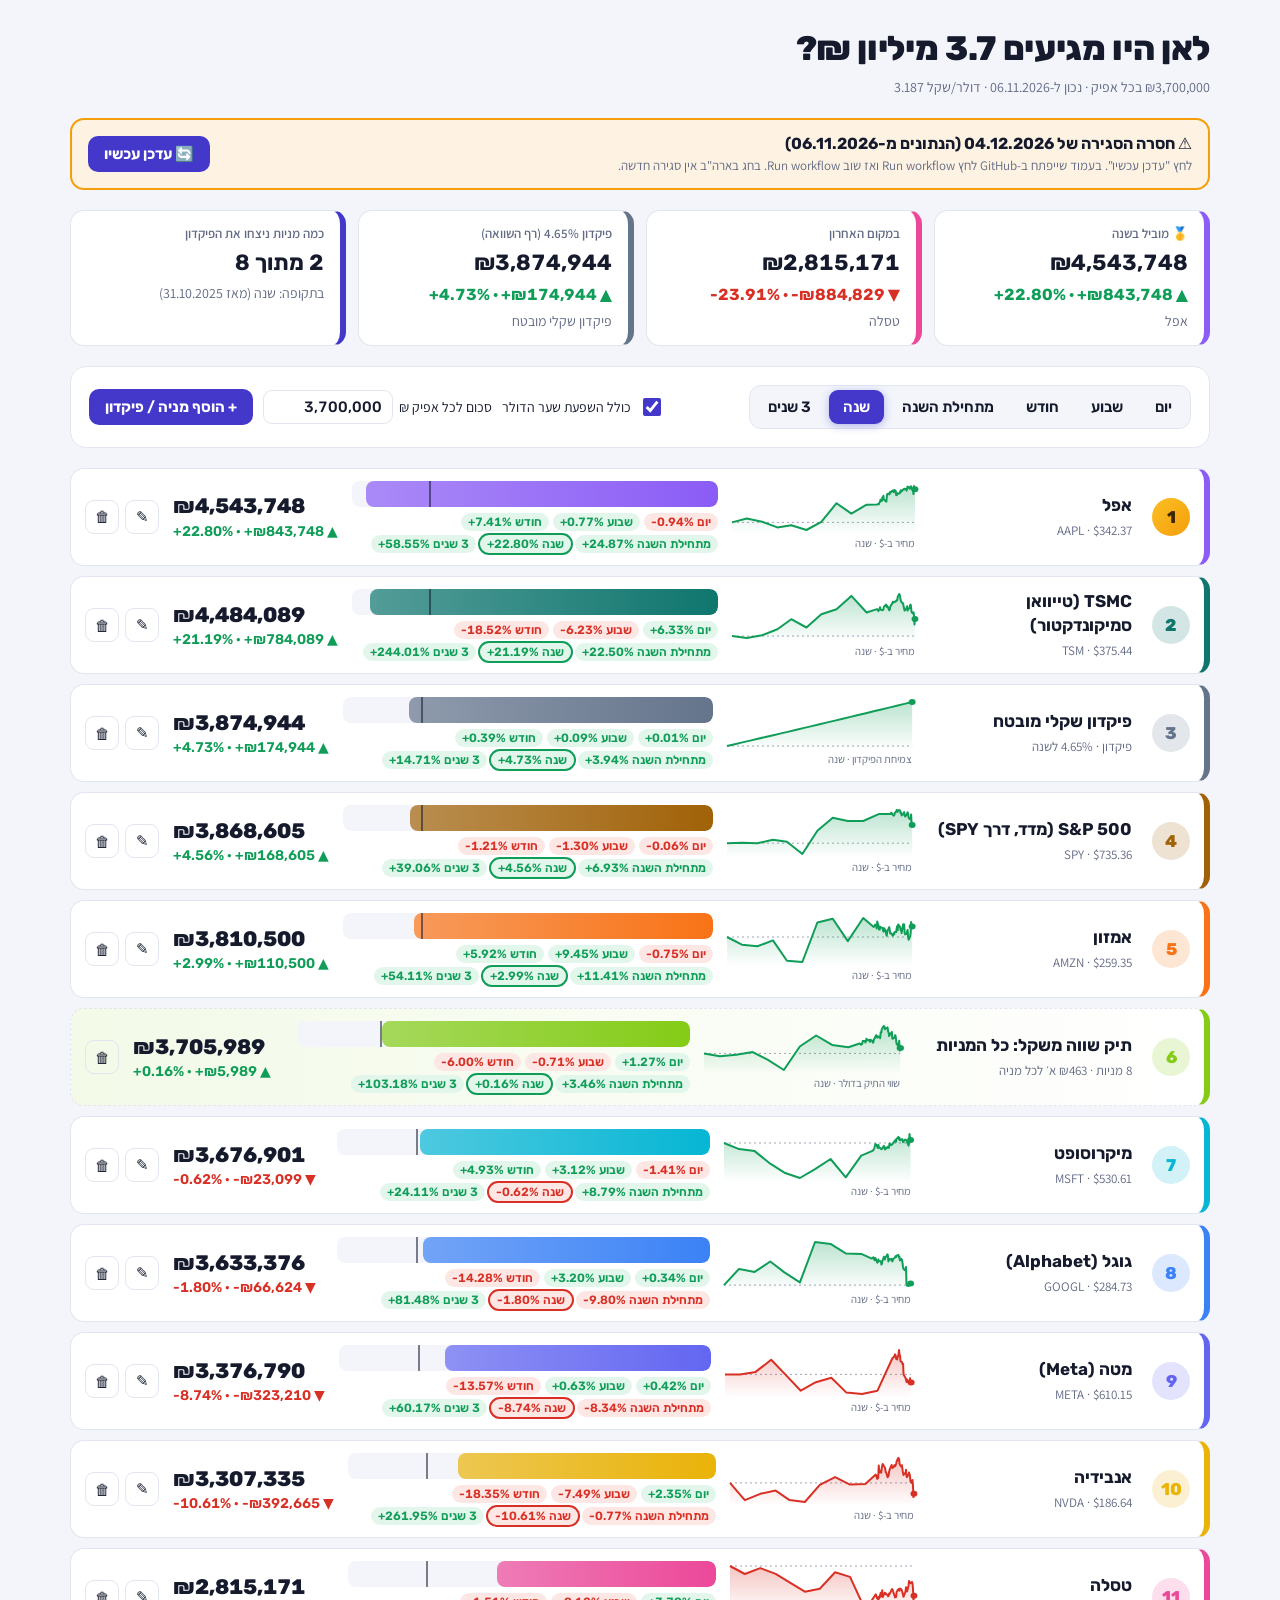
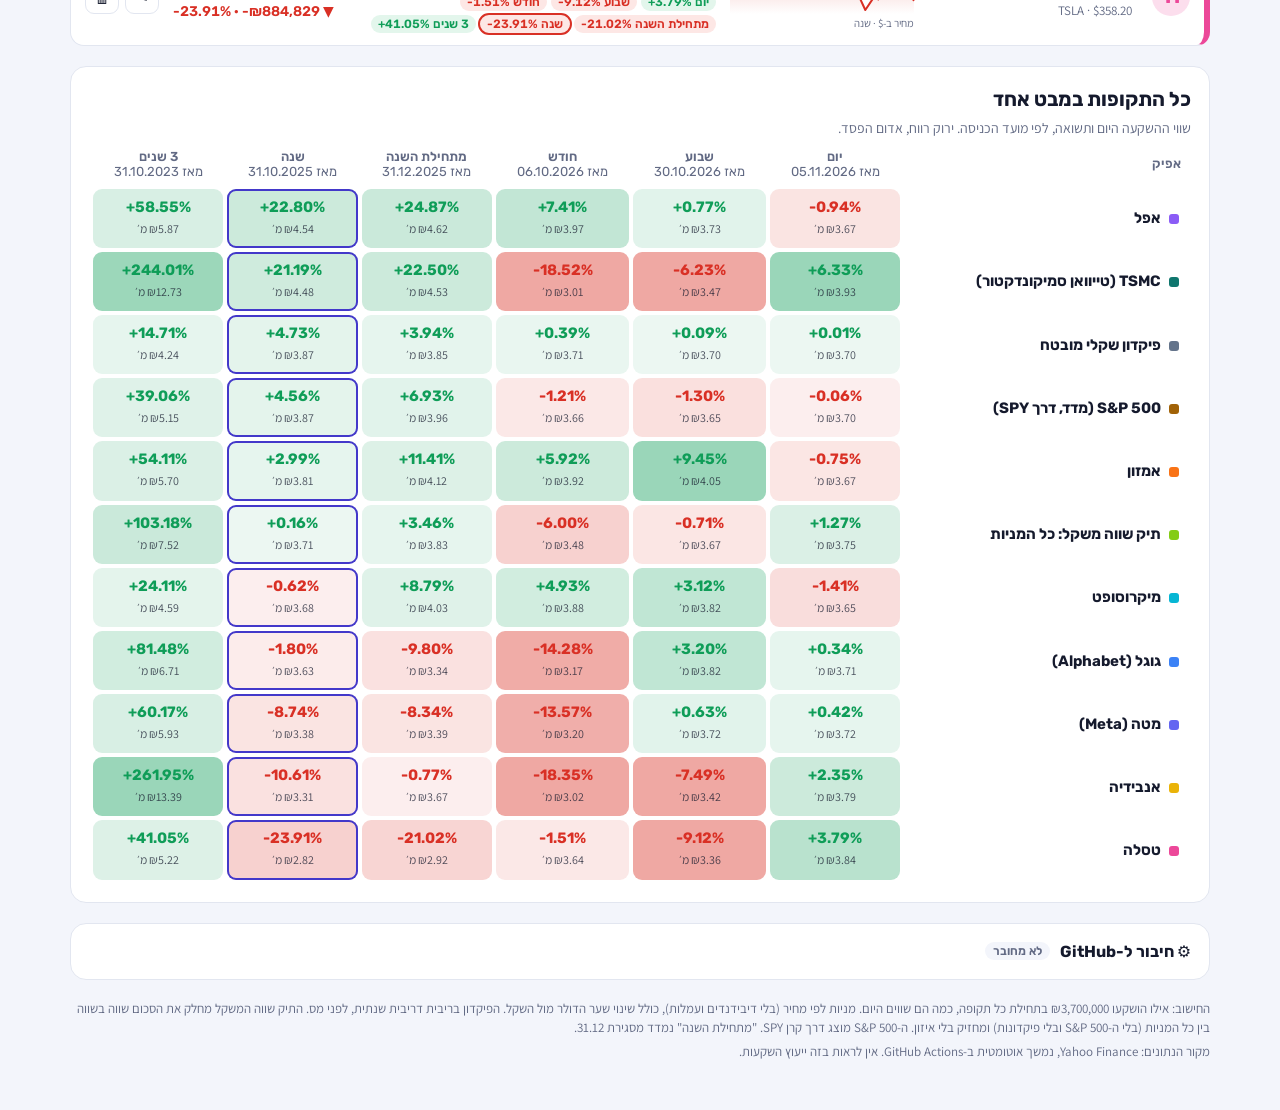
==== index.html @ 6119635a "דשבורד השוואת השקעה עם עדכון מחירים אוטומטי Co-Authored-By: Claude Opus 5.5 <noreply@anthropic.com> " ====
<!DOCTYPE html>
<html lang="he" dir="rtl">
<head>
<meta charset="utf-8">
<meta name="viewport" content="width=device-width, initial-scale=1">
<meta name="theme-color" content="#4338ca">
<title>השוואת השקעה 3.7 מיליון ₪</title>
<link rel="icon" href="data:image/svg+xml,%3Csvg xmlns='http://www.w3.org/2000/svg' viewBox='0 0 64 64'%3E%3Crect width='64' height='64' rx='14' fill='%234338ca'/%3E%3Cpath d='M12 44l12-12 9 8 19-20' stroke='%23fff' stroke-width='6' fill='none' stroke-linecap='round' stroke-linejoin='round'/%3E%3C/svg%3E">
<link rel="preconnect" href="https://fonts.googleapis.com">
<link rel="preconnect" href="https://fonts.gstatic.com" crossorigin>
<link href="https://fonts.googleapis.com/css2?family=Rubik:wght@400;500;600;700;800&family=Assistant:wght@400;600;700&display=swap" rel="stylesheet">
<link rel="stylesheet" href="style.css">
</head>
<body>
<div id="app"></div>
<script src="app.js"></script>
</body>
</html>
---- style.css ----
/* Layout: summary strip → controls → live leaderboard (bars) → all-periods heatmap → sources */
:root{
  --bg:#f3f5fb; --panel:#ffffff; --ink:#151a2d; --muted:#626a84; --line:#e2e6f0;
  --accent:#4338ca; --up:#0f9d58; --up-bg:#e3f6ec; --down:#d93025; --down-bg:#fde7e5;
  --display:"Rubik", "Assistant", system-ui, sans-serif; --body:"Assistant", "Rubik", system-ui, sans-serif;
  color-scheme: light;
}
@media (prefers-color-scheme: dark){
  :root:not([data-theme="light"]){
    --bg:#0e1222; --panel:#171c31; --ink:#eef0fa; --muted:#9aa2c0; --line:#2a3150;
    --accent:#8b93ff; --up:#34d399; --up-bg:rgba(52,211,153,.14); --down:#ff6b6b; --down-bg:rgba(255,107,107,.14);
    color-scheme: dark;
  }
}
:root[data-theme="dark"]{
  --bg:#0e1222; --panel:#171c31; --ink:#eef0fa; --muted:#9aa2c0; --line:#2a3150;
  --accent:#8b93ff; --up:#34d399; --up-bg:rgba(52,211,153,.14); --down:#ff6b6b; --down-bg:rgba(255,107,107,.14);
  color-scheme: dark;
}
*{box-sizing:border-box}
html,body{margin:0}
body{background:var(--bg); color:var(--ink); font-family:var(--body); font-size:16px; line-height:1.45}
.wrap{max-width:1180px; margin:0 auto; padding:24px 20px 48px; display:flex; flex-direction:column; gap:20px}
h1,h2,h3{font-family:var(--display); margin:0; text-wrap:balance}
h1{font-size:clamp(24px,3.4vw,34px); font-weight:800; letter-spacing:-.01em}
h2{font-size:20px; font-weight:700}
.sub{color:var(--muted); font-size:14px; margin-top:4px}
.num{font-variant-numeric:tabular-nums; font-family:var(--display)}
.up{color:var(--up)} .down{color:var(--down)}
.panel{background:var(--panel); border:1px solid var(--line); border-radius:16px; padding:18px}

/* header */
.top{display:flex; flex-wrap:wrap; gap:12px; align-items:flex-end; justify-content:space-between}
.save{font-size:13px; color:var(--muted); display:flex; align-items:center; gap:6px}
.save i{width:8px; height:8px; border-radius:50%; background:var(--muted); display:inline-block}
.save.ok i{background:var(--up)} .save.busy i{background:#f59e0b}

/* summary tiles */
.upd{display:flex; flex-wrap:wrap; align-items:center; justify-content:space-between; gap:10px 16px; padding:12px 16px; border-radius:14px; border:1px solid var(--line); background:var(--panel)}
.upd.ok{border-inline-start:6px solid var(--up)}
.upd.stale{border:2px solid #f59e0b; background:color-mix(in srgb,#f59e0b 12%,var(--panel))}
.upd b{font-family:var(--display); font-size:16px}
.upd .t{display:flex; flex-direction:column; gap:2px}
.upd small{color:var(--muted); font-size:13px}
.upd a.btn{text-decoration:none; display:inline-flex; align-items:center; gap:6px; white-space:nowrap}
.upd.ok a.btn{background:transparent; color:var(--ink); border:1px solid var(--line)}
.tiles{display:grid; grid-template-columns:repeat(auto-fit,minmax(210px,1fr)); gap:12px}
.tile{background:var(--panel); border:1px solid var(--line); border-radius:14px; padding:14px 16px; display:flex; flex-direction:column; gap:4px; border-inline-start:6px solid var(--c, var(--accent))}
.tile .k{font-size:13px; color:var(--muted); font-weight:600}
.tile .v{font-size:22px; font-weight:700}
.tile .s{font-size:14px; color:var(--muted)}
.tile .pl{font-size:16px; font-weight:700}

/* controls */
.controls{display:flex; flex-wrap:wrap; gap:12px 20px; align-items:center; justify-content:space-between}
.seg{display:flex; flex-wrap:wrap; gap:4px; background:var(--bg); padding:4px; border-radius:12px; border:1px solid var(--line)}
.seg button{border:0; background:transparent; color:var(--ink); font:600 15px var(--display); padding:8px 14px; border-radius:9px; cursor:pointer}
.seg button[aria-pressed="true"]{background:var(--accent); color:#fff; box-shadow:0 2px 8px rgba(67,56,202,.35)}
.seg button:hover:not([aria-pressed="true"]){background:var(--panel)}
.ctrl-row{display:flex; flex-wrap:wrap; gap:10px; align-items:center}
label.sw{display:flex; align-items:center; gap:8px; font-size:14px; cursor:pointer; user-select:none}
label.sw input{width:18px; height:18px; accent-color:var(--accent)}
.amount{display:flex; align-items:center; gap:6px; font-size:14px}
.amount input{width:130px}
input,select{font:500 15px var(--body); color:var(--ink); background:var(--panel); border:1px solid var(--line); border-radius:9px; padding:7px 10px}
input:focus-visible,select:focus-visible,button:focus-visible{outline:3px solid color-mix(in srgb,var(--accent) 50%,transparent); outline-offset:2px}
.btn{border:0; border-radius:10px; padding:9px 16px; font:700 15px var(--display); cursor:pointer; background:var(--accent); color:#fff}
.btn.ghost{background:transparent; color:var(--ink); border:1px solid var(--line)}
.btn.danger{background:var(--down)}
.btn:hover{filter:brightness(1.08)}

/* leaderboard */
.board{display:flex; flex-direction:column; gap:10px}
.row{position:relative; display:grid; grid-template-columns:44px minmax(140px,1fr) minmax(120px,.9fr) minmax(160px,1.8fr) minmax(150px,auto) auto; gap:14px; align-items:center;
  background:var(--panel); border:1px solid var(--line); border-radius:14px; padding:12px 14px; border-inline-start:6px solid var(--c)}
.rank{width:38px; height:38px; border-radius:50%; display:grid; place-items:center; font:800 17px var(--display); background:color-mix(in srgb,var(--c) 18%,transparent); color:var(--c)}
.row.port{background:linear-gradient(90deg,color-mix(in srgb,var(--c) 10%,var(--panel)),var(--panel)); border-style:dashed; border-inline-start-style:solid}
.row.first .rank{background:linear-gradient(135deg,#fbbf24,#f59e0b); color:#3b2600}
.name b{font-family:var(--display); font-size:17px; display:block}
.name small{color:var(--muted); font-size:13px}
.barwrap{position:relative; height:26px; background:var(--bg); border-radius:8px; overflow:hidden}
.bar{position:absolute; inset-block:0; inset-inline-start:0; border-radius:8px; background:linear-gradient(90deg, color-mix(in srgb,var(--c) 70%,transparent), var(--c)); transition:width .7s cubic-bezier(.2,.8,.2,1)}
.mark{position:absolute; inset-block:-3px; width:2px; background:var(--ink); opacity:.55}
.mark span{position:absolute; top:-1px; font-size:10px; color:var(--muted); white-space:nowrap; transform:translateX(50%)}
.chips{display:flex; flex-wrap:wrap; gap:4px; margin-top:6px}
.chip{font:600 12px var(--display); padding:2px 7px; border-radius:999px; font-variant-numeric:tabular-nums}
.chip.up{background:var(--up-bg)} .chip.down{background:var(--down-bg)} .chip.na{background:var(--bg); color:var(--muted)}
.chip.sel{outline:2px solid currentColor}
.spark{display:block; width:100%; height:52px; overflow:visible}
.spk{display:flex; flex-direction:column; gap:2px}
.spk small{font-size:11px; color:var(--muted)}
.val{text-align:end}
.val .big{font-size:21px; font-weight:800}
.val .pl{font-size:14px; font-weight:600}
.val .px{font-size:12px; color:var(--muted)}
.acts{display:flex; gap:6px}
.icon{border:1px solid var(--line); background:transparent; color:var(--ink); width:34px; height:34px; border-radius:9px; cursor:pointer; font-size:15px; display:grid; place-items:center}
.icon:hover{background:var(--bg)}
.icon.del:hover{color:var(--down); border-color:var(--down)}

/* heatmap */
.tblwrap{overflow-x:auto}
table{border-collapse:separate; border-spacing:4px; width:100%; min-width:720px}
th{font:600 13px var(--display); color:var(--muted); text-align:center; padding:6px}
th.l, td.l{text-align:start}
td{padding:9px 8px; border-radius:9px; text-align:center; font-variant-numeric:tabular-nums}
td.l{font:700 15px var(--display); white-space:nowrap}
td.l i{display:inline-block; width:10px; height:10px; border-radius:3px; margin-inline-end:8px; vertical-align:middle}
td .p{font:700 15px var(--display); display:block}
td .m{font-size:12px; color:var(--ink); opacity:.75}
td.colsel{box-shadow:inset 0 0 0 2px var(--accent)}

.note{font-size:13px; color:var(--muted)}
.note a{color:var(--accent)}
.foot{display:flex; flex-direction:column; gap:6px}

/* modal */
.scrim{position:fixed; inset:0; background:rgba(8,10,25,.55); display:none; align-items:center; justify-content:center; padding:16px; z-index:20}
.scrim.open{display:flex}
.modal{background:var(--panel); border-radius:18px; width:min(560px,100%); max-height:92vh; overflow:auto; padding:20px; display:flex; flex-direction:column; gap:14px; border:1px solid var(--line)}
.fgrid{display:grid; grid-template-columns:repeat(2,minmax(0,1fr)); gap:10px 12px}
.fgrid .full{grid-column:1/-1}
.f{display:flex; flex-direction:column; gap:4px; font-size:13px; color:var(--muted); font-weight:600}
.f input,.f select{width:100%}
.mrow{display:flex; gap:8px; justify-content:flex-start; flex-wrap:wrap}
.err{color:var(--down); font-size:14px; min-height:1em}
.swatches{display:flex; flex-wrap:wrap; gap:6px}
.swatches button{width:28px; height:28px; border-radius:8px; border:2px solid transparent; cursor:pointer}
.swatches button[aria-pressed="true"]{border-color:var(--ink)}

@media (max-width:820px){
  .row{grid-template-columns:40px 1fr auto; grid-template-areas:"r n a" "s s s" "b b b" "v v v"}
  .row .rank{grid-area:r} .row .name{grid-area:n} .row .acts{grid-area:a} .row .spk{grid-area:s} .row .mid{grid-area:b} .row .val{grid-area:v; text-align:start; display:flex; flex-wrap:wrap; gap:4px 12px; align-items:baseline}
  .fgrid{grid-template-columns:1fr}
}
@media (prefers-reduced-motion: reduce){ .bar{transition:none} .row{transition:none !important} }

.upd{display:flex; flex-wrap:wrap; align-items:center; justify-content:space-between; gap:10px 16px; padding:12px 16px; border-radius:14px; border:1px solid var(--line); background:var(--panel)}
.upd.ok{border-inline-start:6px solid var(--up)}
.upd.stale{border:2px solid #f59e0b; background:color-mix(in srgb,#f59e0b 12%,var(--panel))}
.upd b{font-family:var(--display); font-size:16px}
.upd .t{display:flex; flex-direction:column; gap:2px}
.upd small{color:var(--muted); font-size:13px}
.upd.ok .btn{background:transparent; color:var(--ink); border:1px solid var(--line)}
.st{font-size:14px; padding:8px 14px; border-radius:10px; background:var(--panel); border:1px solid var(--line)}
.st.ok{color:var(--up)} .st.warn{color:#b45309; border-color:#f59e0b} .st.busy{color:var(--accent)}
.gh summary{cursor:pointer; font:700 16px var(--display); display:flex; gap:10px; align-items:center}
.gh ol{margin:8px 0; padding-inline-start:20px; display:flex; flex-direction:column; gap:4px}
.gh a{color:var(--accent)}
.pill{font:600 12px var(--display); padding:2px 8px; border-radius:999px; background:var(--bg); color:var(--muted)}
.pill.ok{background:var(--up-bg); color:var(--up)}
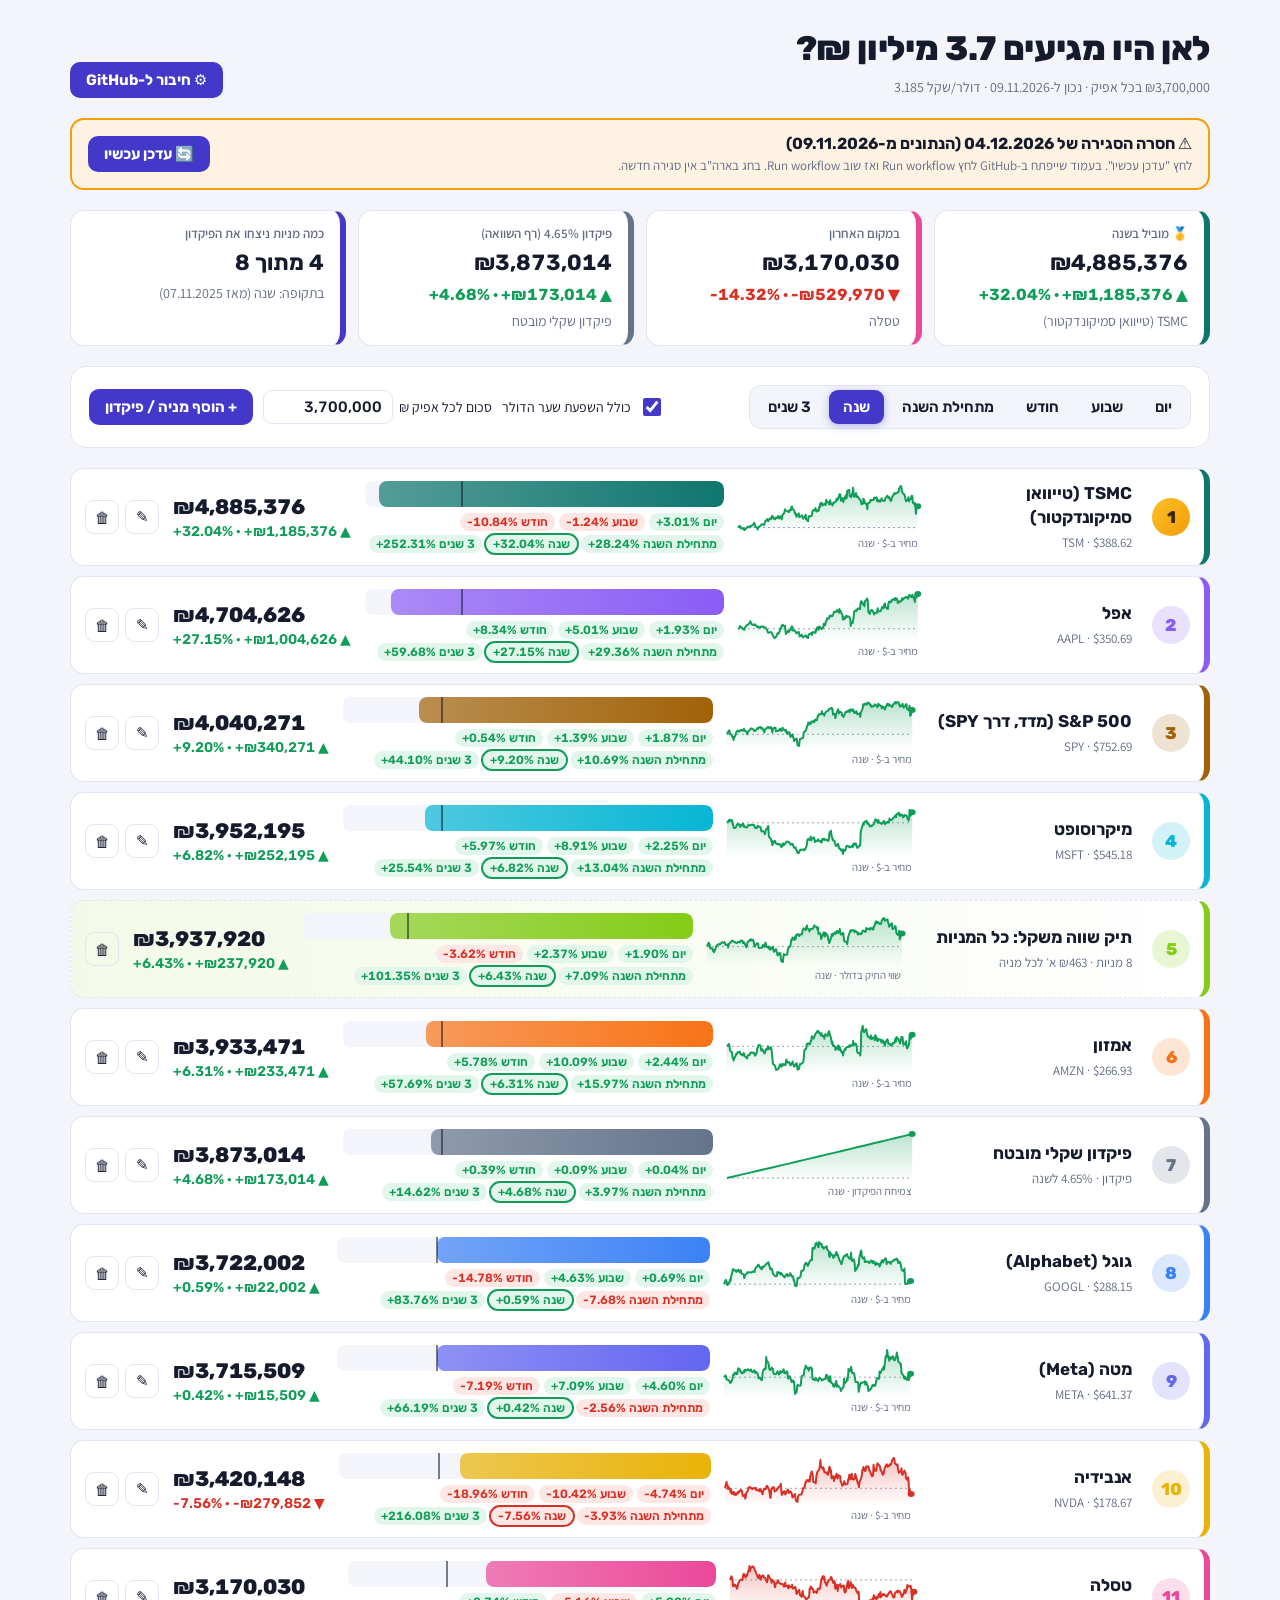
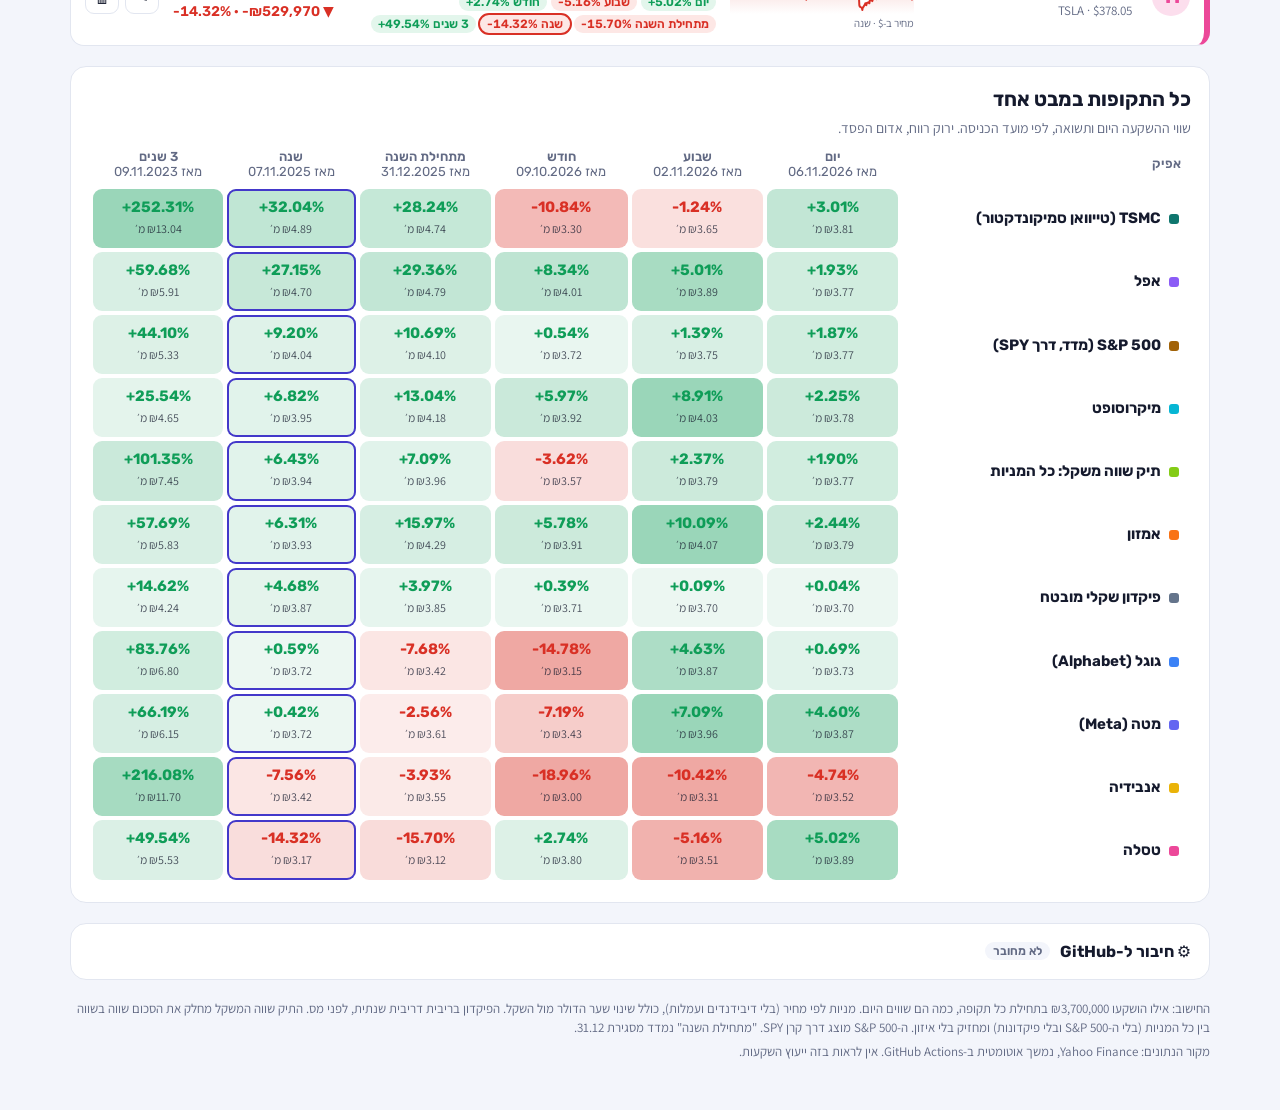
==== commit 40d4fc4c: "אייקון לאפליקציה ולמסך הבית Co-Authored-By: Claude Opus 5.5 <noreply@anthropic.com> Claude-Session: " ====
--- a/index.html
+++ b/index.html
@@ -3,9 +3,12 @@
 <head>
 <meta charset="utf-8">
 <meta name="viewport" content="width=device-width, initial-scale=1">
-<meta name="theme-color" content="#4338ca">
+<meta name="theme-color" content="#1d4ed8">
 <title>השוואת השקעה 3.7 מיליון ₪</title>
-<link rel="icon" href="data:image/svg+xml,%3Csvg xmlns='http://www.w3.org/2000/svg' viewBox='0 0 64 64'%3E%3Crect width='64' height='64' rx='14' fill='%234338ca'/%3E%3Cpath d='M12 44l12-12 9 8 19-20' stroke='%23fff' stroke-width='6' fill='none' stroke-linecap='round' stroke-linejoin='round'/%3E%3C/svg%3E">
+<link rel="icon" type="image/png" sizes="192x192" href="icons/icon-192.png">
+<link rel="apple-touch-icon" href="icons/apple-touch-icon.png">
+<link rel="manifest" href="manifest.webmanifest">
+<meta name="apple-mobile-web-app-title" content="השקעות">
 <link rel="preconnect" href="https://fonts.googleapis.com">
 <link rel="preconnect" href="https://fonts.gstatic.com" crossorigin>
 <link href="https://fonts.googleapis.com/css2?family=Rubik:wght@400;500;600;700;800&family=Assistant:wght@400;600;700&display=swap" rel="stylesheet">
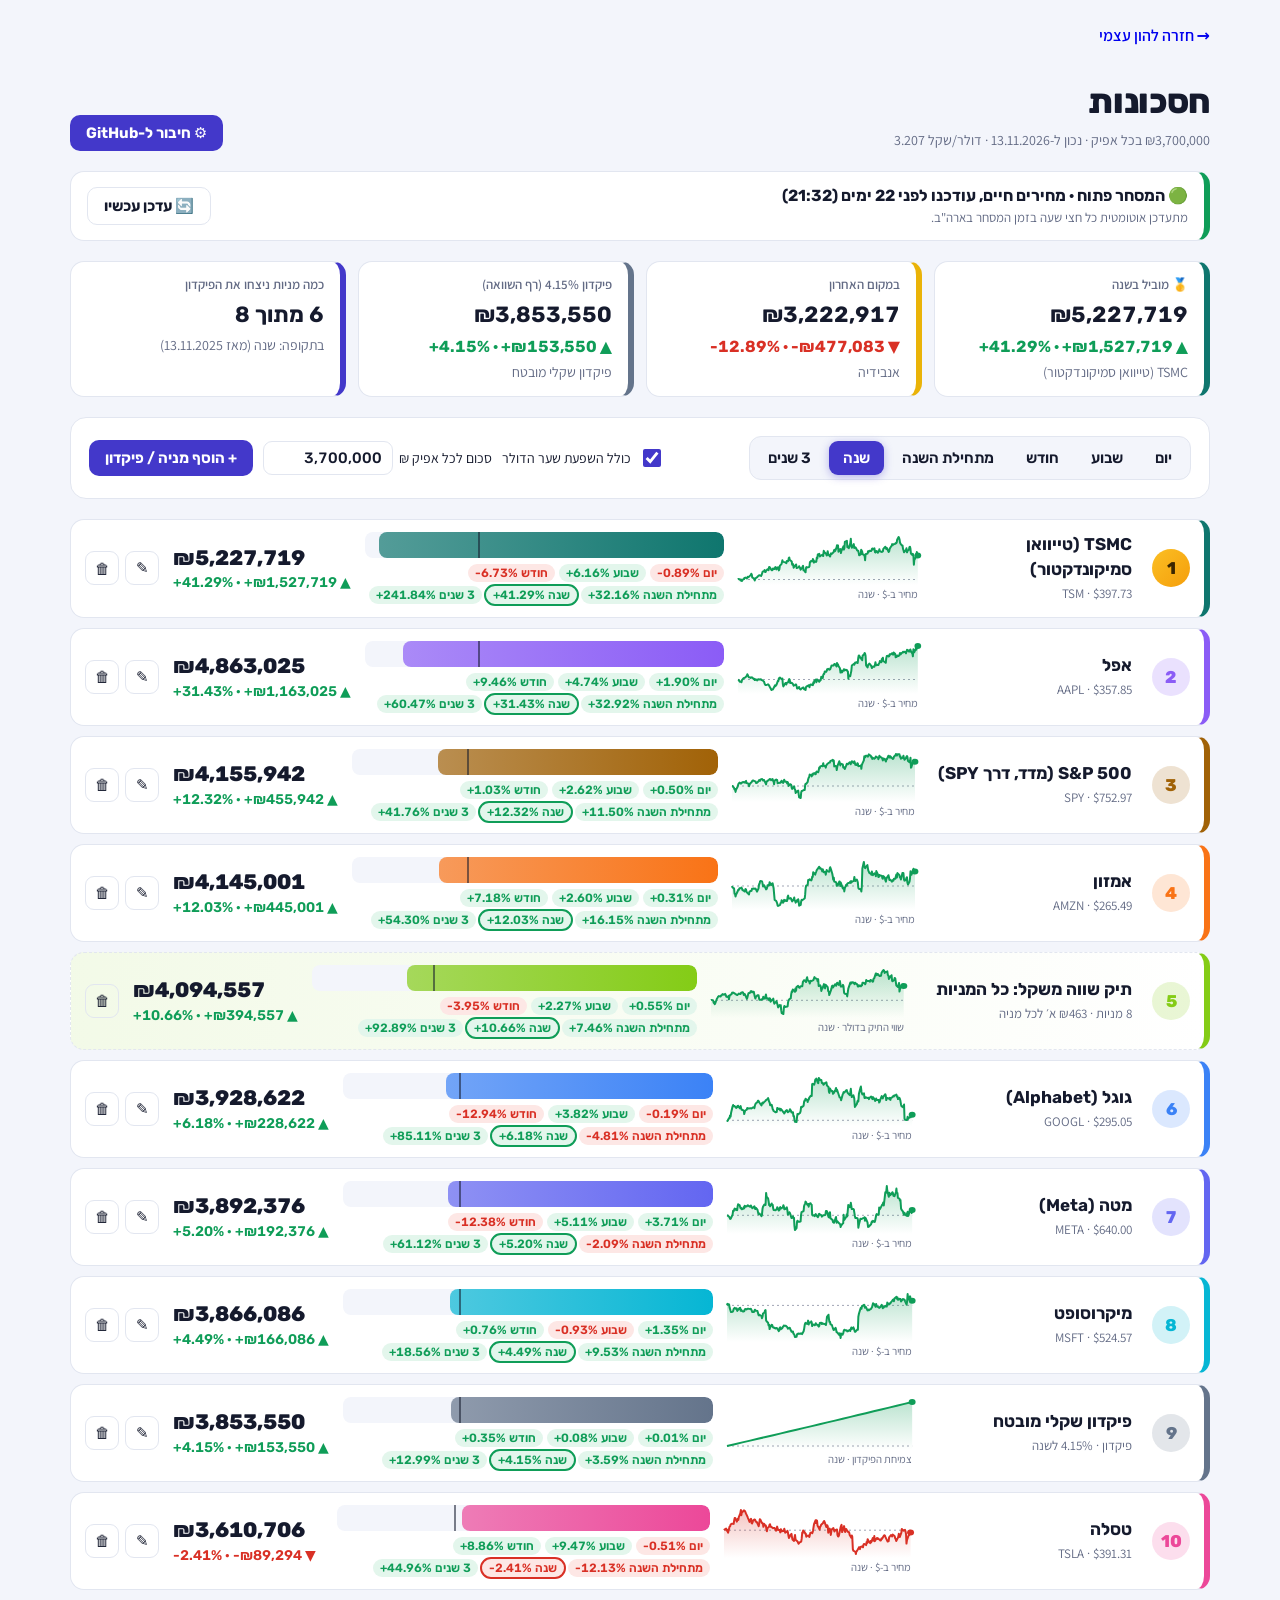
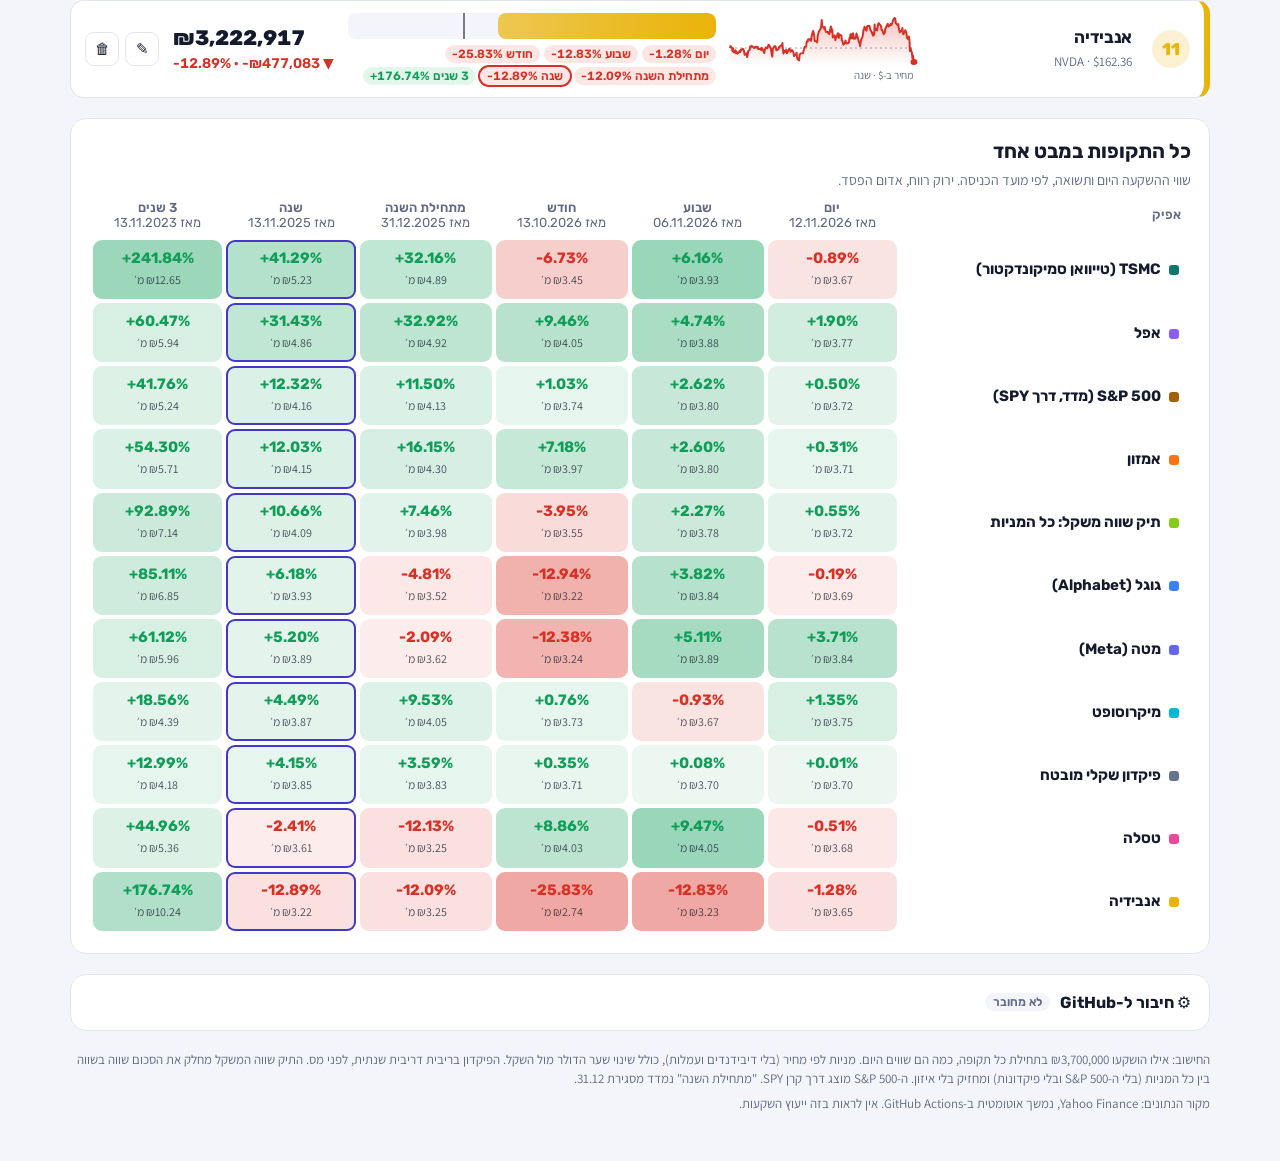
==== commit f6336c1f: "הון עצמי: מאיפה הגיע השינוי, פיקדון אמיתי 4.15% עם עבר ועתיד, תחזית חודשית מול מציאות, סנכרון לכל המ" ====
--- a/index.html
+++ b/index.html
@@ -4,7 +4,7 @@
 <meta charset="utf-8">
 <meta name="viewport" content="width=device-width, initial-scale=1">
 <meta name="theme-color" content="#1d4ed8">
-<title>השוואת השקעה 3.7 מיליון ₪</title>
+<title>חסכונות</title>
 <link rel="icon" type="image/png" sizes="192x192" href="icons/icon-192.png">
 <link rel="apple-touch-icon" href="icons/apple-touch-icon.png">
 <link rel="manifest" href="manifest.webmanifest">
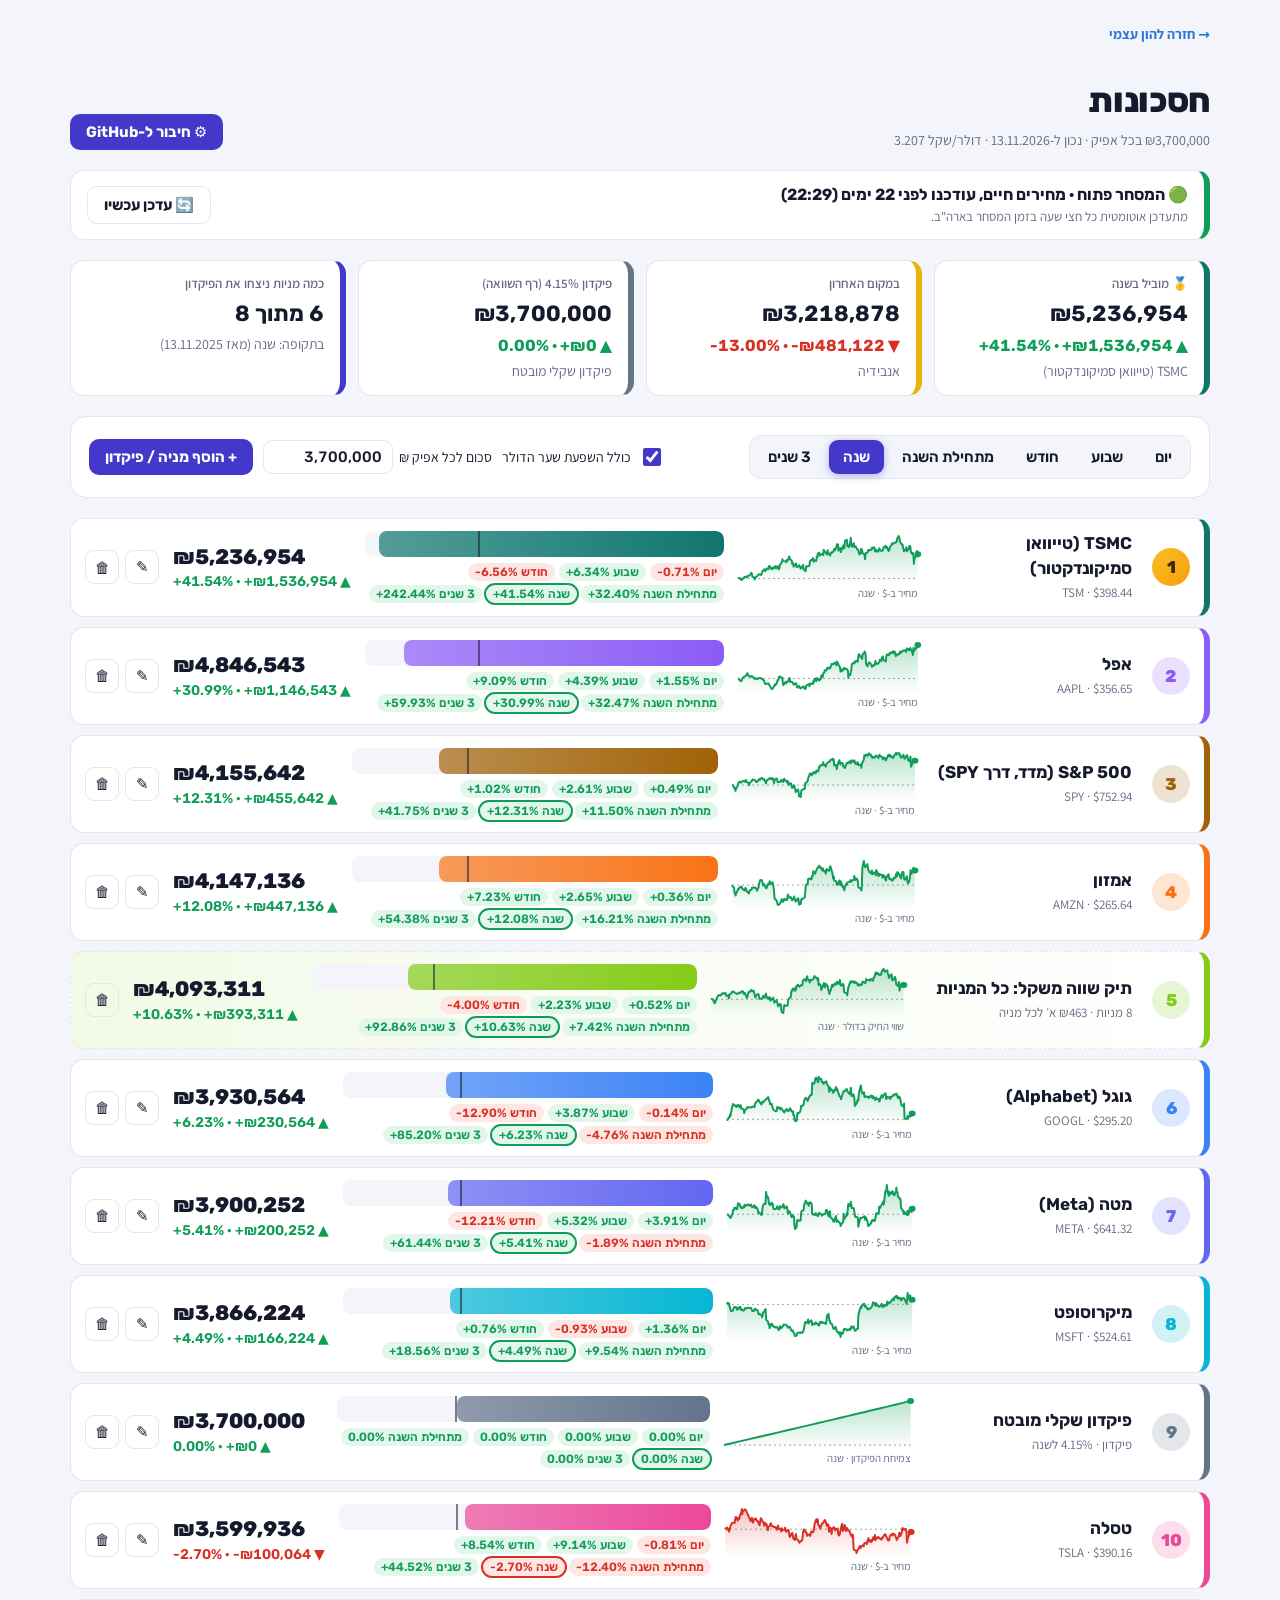
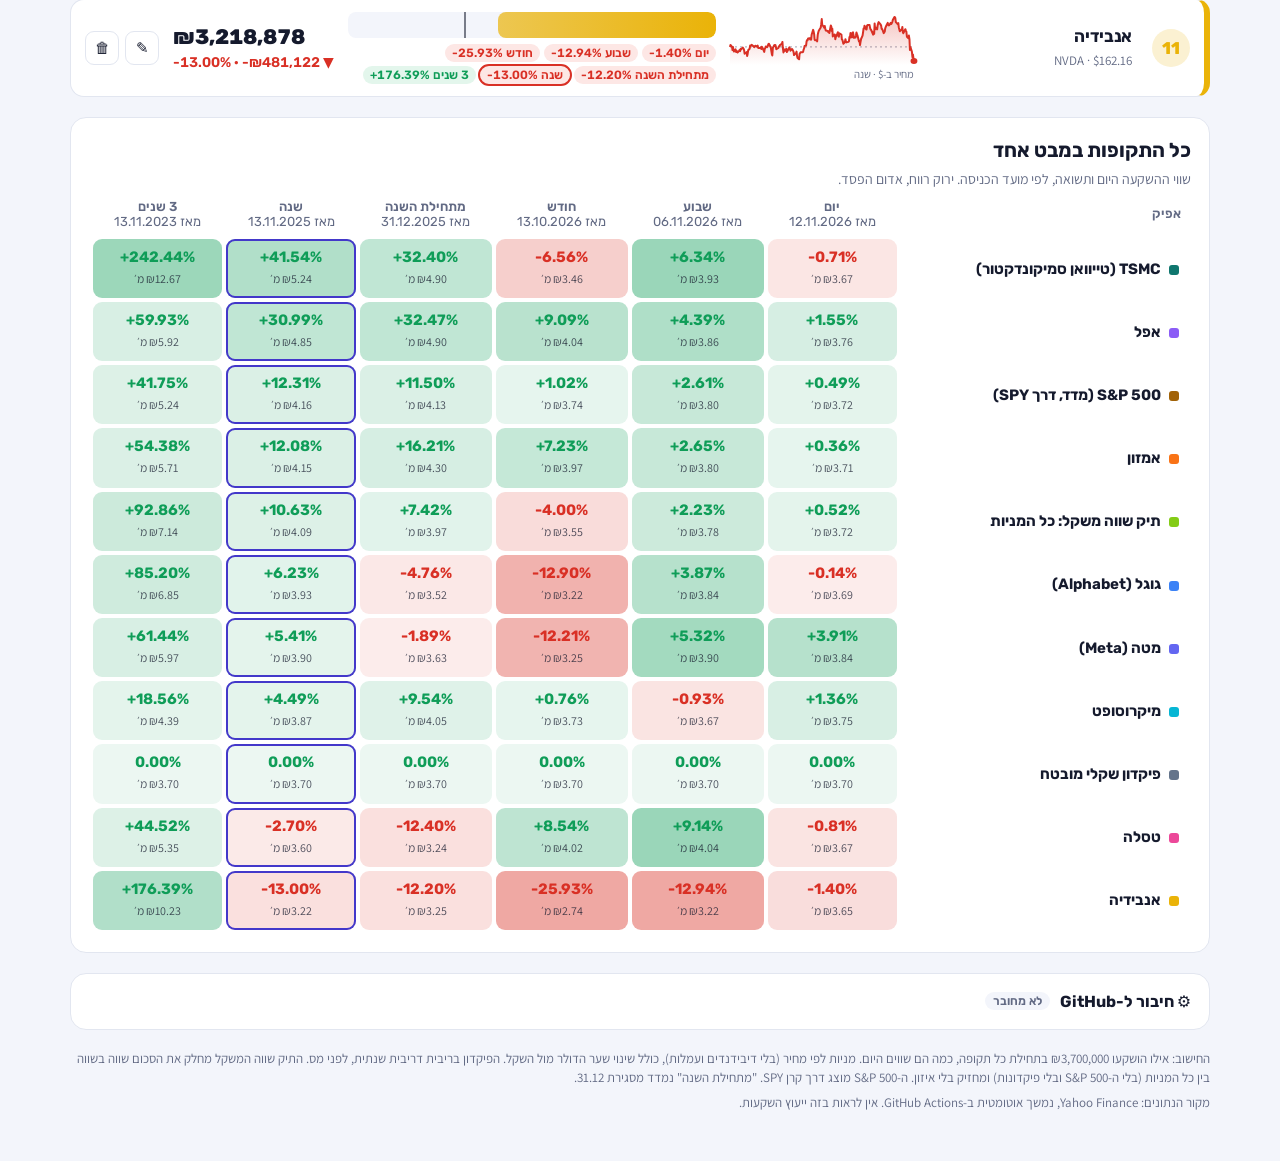
==== commit 12a70e2c: "שם האפליקציה בהתקנה: הון עצמי (והאתר הראשי: חסכונות) Co-Authored-By: Claude Fable 5.2 <noreply@anthr" ====
--- a/index.html
+++ b/index.html
@@ -8,7 +8,7 @@
 <link rel="icon" type="image/png" sizes="192x192" href="icons/icon-192.png">
 <link rel="apple-touch-icon" href="icons/apple-touch-icon.png">
 <link rel="manifest" href="manifest.webmanifest">
-<meta name="apple-mobile-web-app-title" content="השקעות">
+<meta name="apple-mobile-web-app-title" content="חסכונות">
 <link rel="preconnect" href="https://fonts.googleapis.com">
 <link rel="preconnect" href="https://fonts.gstatic.com" crossorigin>
 <link href="https://fonts.googleapis.com/css2?family=Rubik:wght@400;500;600;700;800&family=Assistant:wght@400;600;700&display=swap" rel="stylesheet">
